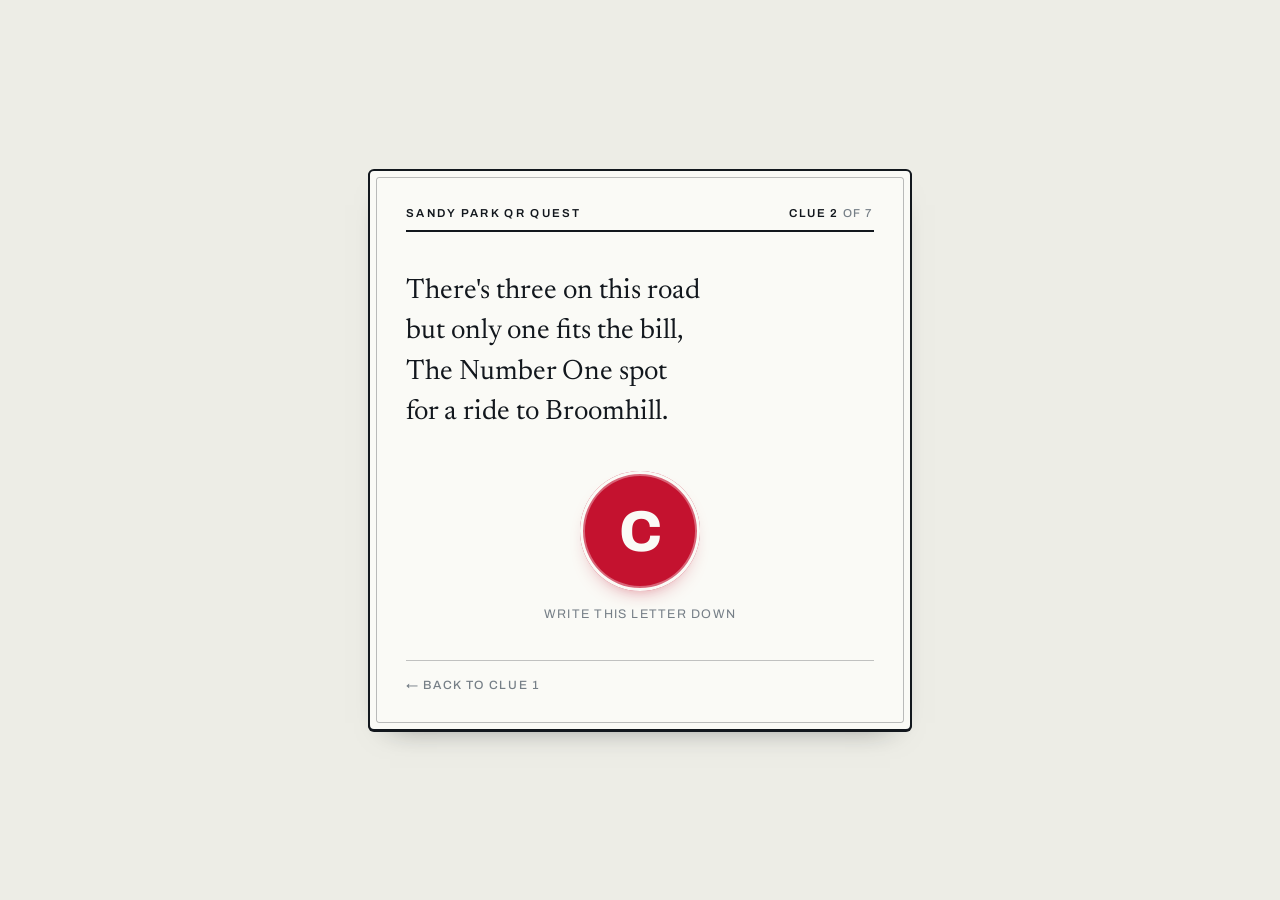
==== 3hw/index.html @ 5c9d2907 "Sandy Park QR Quest: seven clue pages and printable QR sheet" ====
<!doctype html>
<html lang="en-GB">
<head>
<meta charset="utf-8">
<meta name="viewport" content="width=device-width, initial-scale=1">
<meta name="robots" content="noindex, nofollow">
<meta name="theme-color" content="#EDEDE6">
<title>Clue 2 of 7 &middot; Sandy Park QR Quest</title>
<link rel="preconnect" href="https://fonts.googleapis.com">
<link rel="preconnect" href="https://fonts.gstatic.com" crossorigin>
<link href="https://fonts.googleapis.com/css2?family=Archivo:wght@500;600;800&family=Newsreader:opsz,wght@6..72,400;6..72,500&display=swap" rel="stylesheet">
<link rel="stylesheet" href="../assets/style.css">
</head>
<body>
<main class="plate">
<div class="masthead"><p class="eyebrow">Sandy Park QR Quest</p><p class="count"><b>Clue 2</b> of 7</p></div>
<p class="clue"><span>There's three on this road but only one fits the bill,</span><span>The Number One spot for a ride to Broomhill.</span></p>
<div class="token"><div class="disc" aria-label="Letter C">C</div><p class="token-label">Write this letter down</p></div>
<nav><a href="../6av/">&larr; Back to clue 1</a></nav>
</main>
</body>
</html>
---- assets/style.css ----
:root{
  --ink:#12171D;
  --enamel:#FAFAF6;
  --board:#EDEDE6;
  --pillar:#C4122F;
  --quiet:#767F87;
  --plate-max:34rem;
}
*{box-sizing:border-box}
html,body{margin:0;padding:0}
body{
  background:var(--board);
  color:var(--ink);
  font-family:"Newsreader",Georgia,serif;
  min-height:100svh;
  display:flex;
  align-items:center;
  justify-content:center;
  padding:clamp(0.9rem,4vw,2.5rem);
  -webkit-text-size-adjust:100%;
}
.plate{
  width:100%;
  max-width:var(--plate-max);
  background:var(--enamel);
  border:2px solid var(--ink);
  border-radius:6px;
  padding:clamp(1.25rem,5vw,2.25rem);
  box-shadow:0 1px 0 0 var(--ink), 0 14px 30px -22px rgba(18,23,29,.6);
  position:relative;
}
.plate::after{
  content:"";
  position:absolute;
  inset:6px;
  border:1px solid var(--ink);
  border-radius:3px;
  opacity:.28;
  pointer-events:none;
}
.eyebrow{
  font-family:"Archivo",system-ui,sans-serif;
  font-weight:600;
  font-size:.72rem;
  letter-spacing:.2em;
  text-transform:uppercase;
  margin:0;
  color:var(--ink);
}
.masthead{
  display:flex;
  align-items:baseline;
  justify-content:space-between;
  gap:1rem;
  padding-bottom:.7rem;
  border-bottom:2px solid var(--ink);
  flex-wrap:wrap;
}
.count{
  font-family:"Archivo",system-ui,sans-serif;
  font-weight:500;
  font-size:.72rem;
  letter-spacing:.14em;
  text-transform:uppercase;
  color:var(--quiet);
  margin:0;
  white-space:nowrap;
}
.count b{color:var(--ink);font-weight:600}
.clue{
  font-size:clamp(1.35rem,5.2vw,1.75rem);
  line-height:1.45;
  font-weight:400;
  margin:clamp(1.6rem,6vw,2.4rem) 0 clamp(1.6rem,6vw,2.4rem);
  text-wrap:balance;
}
.clue span{display:block}
.token{text-align:center}
.disc{
  width:7.5rem;
  height:7.5rem;
  margin:0 auto;
  border-radius:50%;
  background:var(--pillar);
  color:var(--enamel);
  display:grid;
  place-items:center;
  font-family:"Archivo",system-ui,sans-serif;
  font-weight:800;
  font-size:3.6rem;
  line-height:1;
  box-shadow:inset 0 0 0 3px var(--enamel), inset 0 0 0 5px rgba(255,255,255,.35), 0 10px 22px -16px rgba(196,18,47,.9);
  animation:settle .55s cubic-bezier(.2,.9,.3,1.15) both;
}
@keyframes settle{from{opacity:0;transform:scale(.82)}to{opacity:1;transform:scale(1)}}
.token-label{
  font-family:"Archivo",system-ui,sans-serif;
  font-size:.78rem;
  letter-spacing:.1em;
  text-transform:uppercase;
  color:var(--quiet);
  margin:1rem 0 0;
}
.slots{display:flex;gap:.5rem;justify-content:center;flex-wrap:wrap}
.slot{
  width:2.9rem;height:3.5rem;
  border:2px solid var(--ink);
  border-radius:3px;
  background:var(--board);
}
nav{
  margin-top:clamp(1.6rem,6vw,2.4rem);
  padding-top:1rem;
  border-top:1px solid rgba(18,23,29,.25);
}
nav a,.back-none{
  font-family:"Archivo",system-ui,sans-serif;
  font-size:.75rem;
  font-weight:500;
  letter-spacing:.14em;
  text-transform:uppercase;
  color:var(--quiet);
  text-decoration:none;
}
nav a:hover{color:var(--pillar)}
nav a:focus-visible{outline:2px solid var(--pillar);outline-offset:4px;border-radius:2px}
.home{text-align:center}
.home .clue{margin-bottom:0}
@media (prefers-reduced-motion:reduce){
  .disc{animation:none}
}
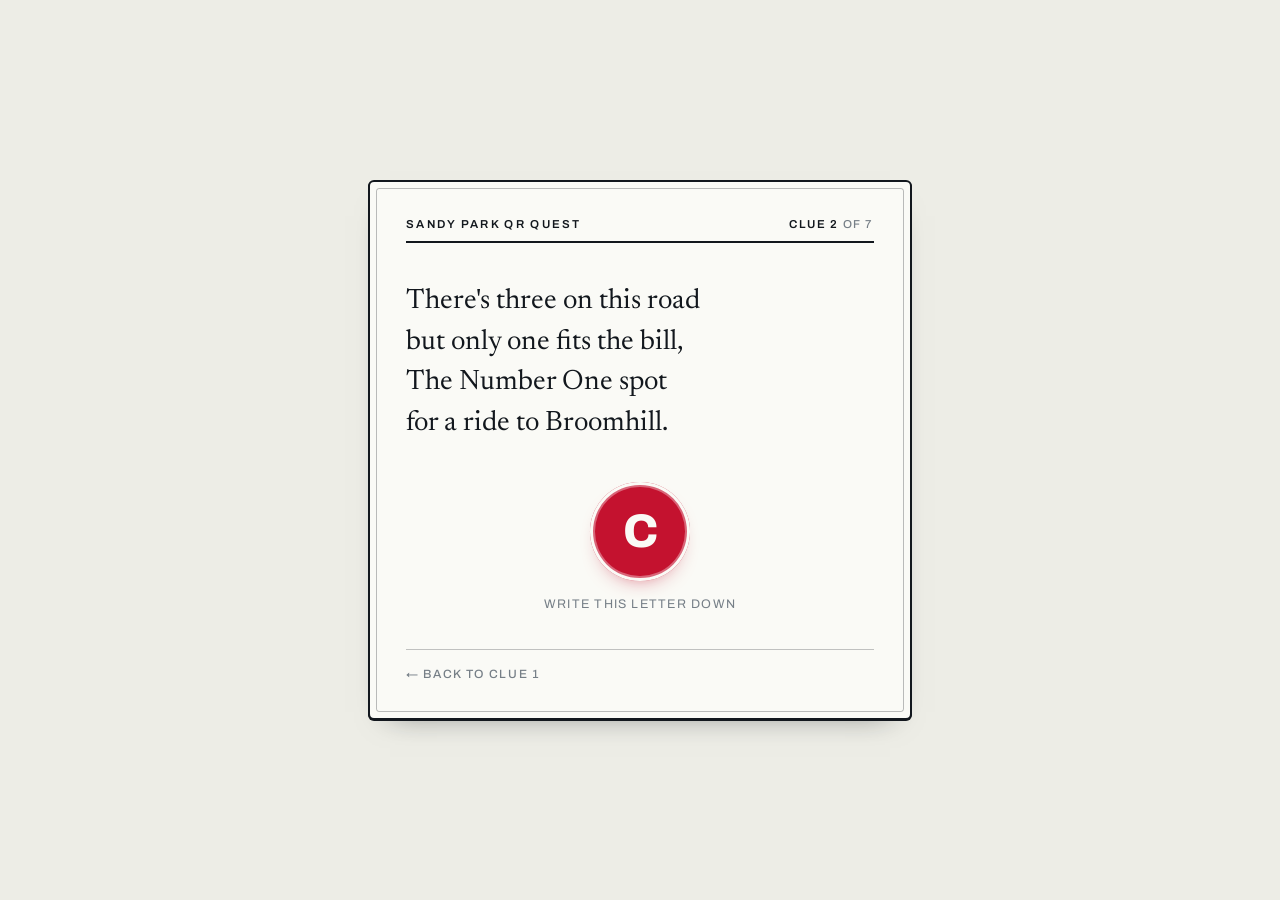
==== commit 3e7bfc5b: "Create confetti canvas at runtime; stop it affecting page layout" ====
--- a/3hw/index.html
+++ b/3hw/index.html
@@ -9,7 +9,7 @@
 <link rel="preconnect" href="https://fonts.googleapis.com">
 <link rel="preconnect" href="https://fonts.gstatic.com" crossorigin>
 <link href="https://fonts.googleapis.com/css2?family=Archivo:wght@500;600;800&family=Newsreader:opsz,wght@6..72,400;6..72,500&display=swap" rel="stylesheet">
-<link rel="stylesheet" href="../assets/style.css">
+<link rel="stylesheet" href="../assets/style.css?v=2">
 </head>
 <body>
 <main class="plate">
--- a/assets/style.css
+++ b/assets/style.css
@@ -8,7 +8,7 @@
   --plate-max:34rem;
 }
 *{box-sizing:border-box}
-html,body{margin:0;padding:0}
+html,body{margin:0;padding:0;max-width:100%;overflow-x:hidden}
 body{
   background:var(--board);
   color:var(--ink);
@@ -78,8 +78,8 @@
 .clue span{display:block}
 .token{text-align:center}
 .disc{
-  width:7.5rem;
-  height:7.5rem;
+  width:6.2rem;
+  height:6.2rem;
   margin:0 auto;
   border-radius:50%;
   background:var(--pillar);
@@ -88,7 +88,7 @@
   place-items:center;
   font-family:"Archivo",system-ui,sans-serif;
   font-weight:800;
-  font-size:3.6rem;
+  font-size:2.95rem;
   line-height:1;
   box-shadow:inset 0 0 0 3px var(--enamel), inset 0 0 0 5px rgba(255,255,255,.35), 0 10px 22px -16px rgba(196,18,47,.9);
   animation:settle .55s cubic-bezier(.2,.9,.3,1.15) both;
@@ -102,9 +102,11 @@
   color:var(--quiet);
   margin:1rem 0 0;
 }
-.slots{display:flex;gap:.5rem;justify-content:center;flex-wrap:wrap}
+.slots{display:flex;gap:clamp(.28rem,1.6vw,.5rem);justify-content:center;flex-wrap:nowrap}
 .slot{
-  width:2.9rem;height:3.5rem;
+  flex:0 1 2.5rem;
+  min-width:0;
+  aspect-ratio:5/6;
   border:2px solid var(--ink);
   border-radius:3px;
   background:var(--board);
@@ -130,3 +132,56 @@
 @media (prefers-reduced-motion:reduce){
   .disc{animation:none}
 }
+
+/* --- final clue: interactive answer entry --- */
+input.slot{
+  font-family:"Archivo",system-ui,sans-serif;
+  font-weight:800;
+  font-size:clamp(1.15rem,5.5vw,1.55rem);
+  line-height:1;
+  text-align:center;
+  text-transform:uppercase;
+  color:var(--ink);
+  padding:0;
+  -webkit-appearance:none;
+  appearance:none;
+}
+input.slot:focus{outline:none;border-color:var(--pillar);box-shadow:0 0 0 2px rgba(196,18,47,.22)}
+.check{
+  display:block;
+  margin:1.35rem auto 0;
+  font-family:"Archivo",system-ui,sans-serif;
+  font-weight:600;
+  font-size:.76rem;
+  letter-spacing:.16em;
+  text-transform:uppercase;
+  color:var(--enamel);
+  background:var(--ink);
+  border:2px solid var(--ink);
+  border-radius:3px;
+  padding:.72rem 1.5rem;
+  cursor:pointer;
+}
+.check:hover{background:var(--pillar);border-color:var(--pillar)}
+.check:focus-visible{outline:2px solid var(--pillar);outline-offset:3px}
+.verdict{
+  font-family:"Archivo",system-ui,sans-serif;
+  font-size:.78rem;
+  font-weight:600;
+  letter-spacing:.1em;
+  text-transform:uppercase;
+  min-height:1.5em;
+  margin:.95rem 0 0;
+  color:var(--quiet);
+}
+.verdict.ok{color:#137A46}
+.verdict.no{color:var(--pillar)}
+.slots.wrong{animation:shake .4s ease}
+@keyframes shake{
+  10%,90%{transform:translateX(-2px)}
+  30%,70%{transform:translateX(4px)}
+  50%{transform:translateX(-4px)}
+}
+@media (prefers-reduced-motion:reduce){
+  .slots.wrong{animation:none}
+}
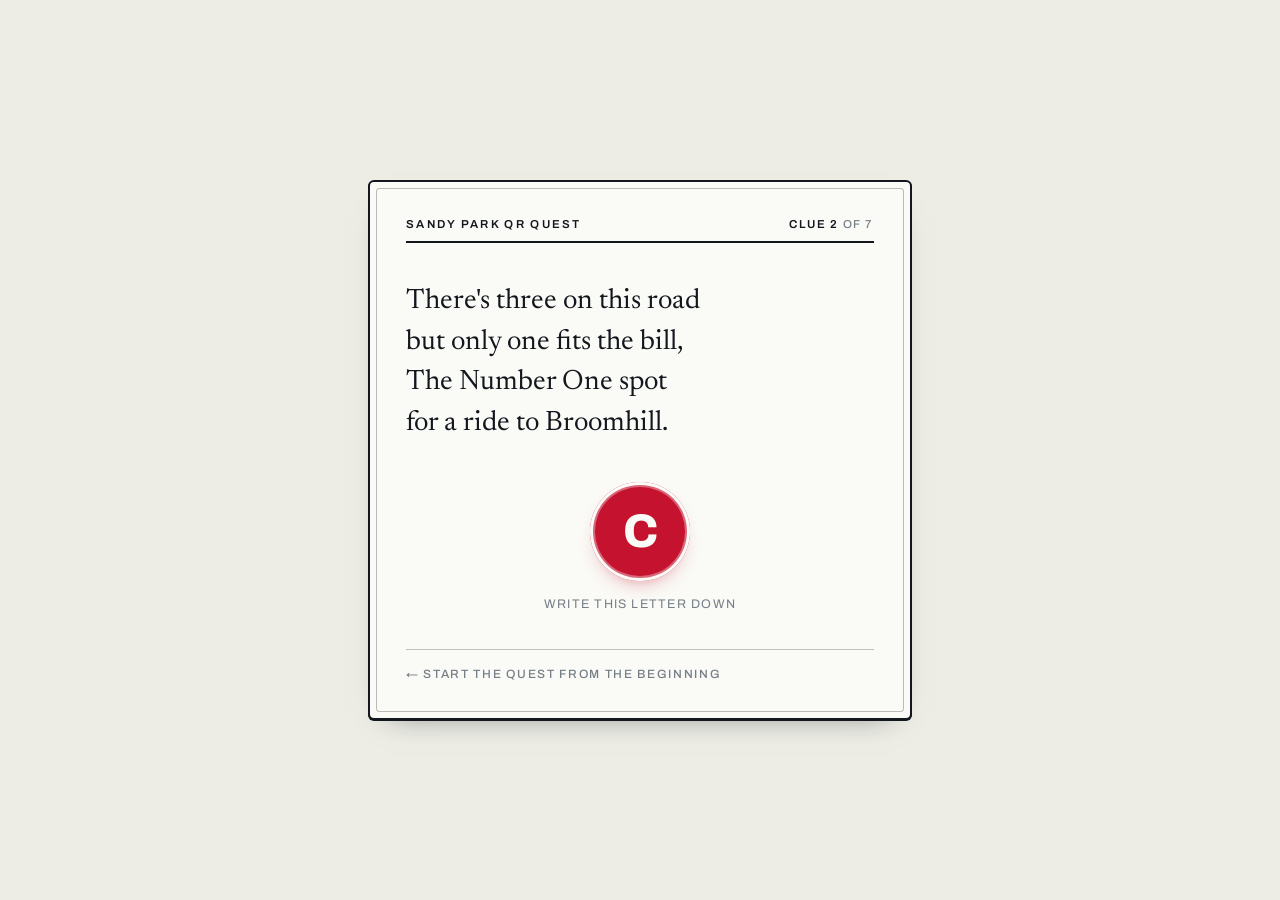
==== commit 252956a6: "Link every clue back to the start rather than the previous clue" ====
--- a/3hw/index.html
+++ b/3hw/index.html
@@ -16,7 +16,7 @@
 <div class="masthead"><p class="eyebrow">Sandy Park QR Quest</p><p class="count"><b>Clue 2</b> of 7</p></div>
 <p class="clue"><span>There's three on this road but only one fits the bill,</span><span>The Number One spot for a ride to Broomhill.</span></p>
 <div class="token"><div class="disc" aria-label="Letter C">C</div><p class="token-label">Write this letter down</p></div>
-<nav><a href="../6av/">&larr; Back to clue 1</a></nav>
+<nav><a href="../6av/">&larr; Start the quest from the beginning</a></nav>
 </main>
 </body>
 </html>
